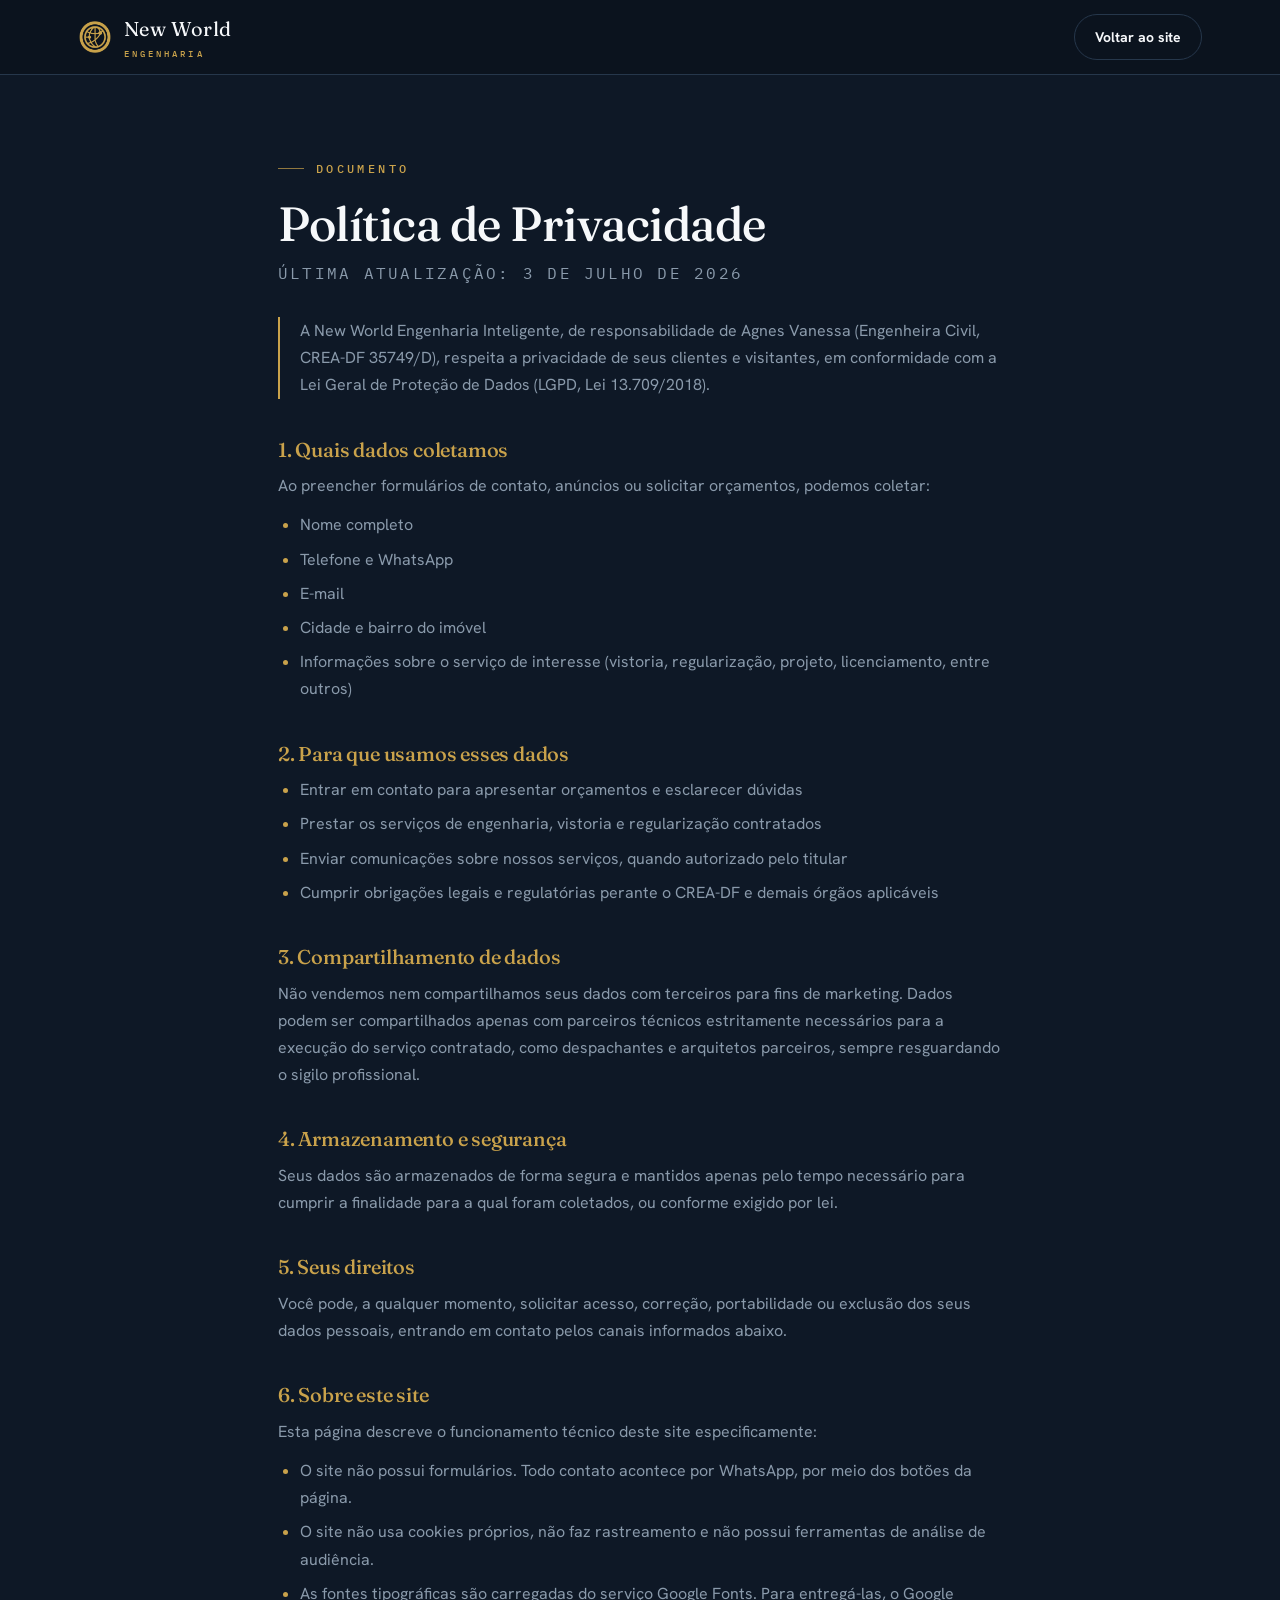
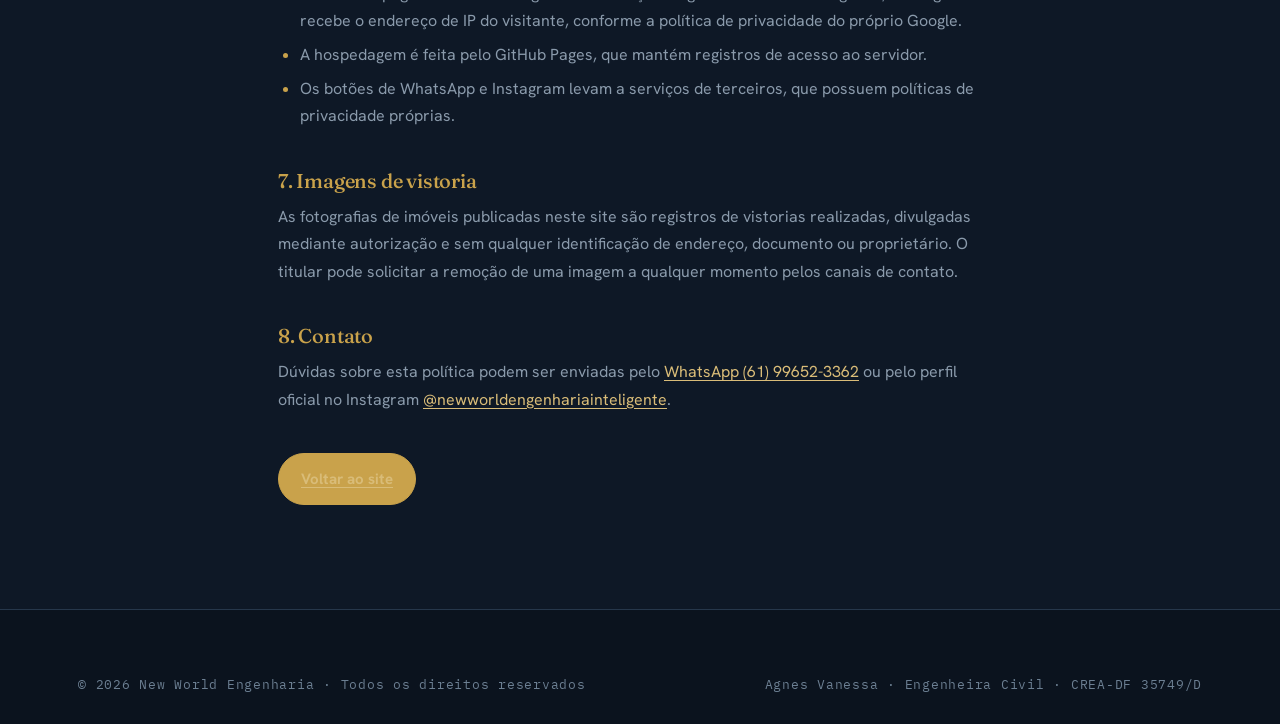
==== privacidade.html @ 62a028d2 "Retrato novo, CREA e pagina de politica de privacidade Foto profissional de capacete substitui a sel" ====
<!DOCTYPE html>
<html lang="pt-BR">
<head>
<meta charset="UTF-8">
<meta name="viewport" content="width=device-width, initial-scale=1.0">
<title>Política de Privacidade · New World Engenharia</title>
<meta name="description" content="Como a New World Engenharia trata os dados pessoais de clientes e visitantes, em conformidade com a LGPD.">
<meta name="robots" content="index, follow">
<meta name="theme-color" content="#0E1826">
<link rel="canonical" href="https://alexanderjr02.github.io/Site-Agnes-engenheira/privacidade.html">
<link rel="icon" type="image/png" href="assets/favicon.png">
<link rel="apple-touch-icon" href="assets/apple-touch-icon.png">

<link rel="preconnect" href="https://fonts.googleapis.com">
<link rel="preconnect" href="https://fonts.gstatic.com" crossorigin>
<link href="https://fonts.googleapis.com/css2?family=Fraunces:ital,opsz,wght@0,9..144,400;0,9..144,500;0,9..144,600;1,9..144,400&family=Hanken+Grotesk:wght@400;500;600;700&family=IBM+Plex+Mono:wght@400;500&display=swap" rel="stylesheet">
<link rel="stylesheet" href="styles.css">
</head>
<body>

<header id="hdr" class="scrolled">
  <div class="wrap nav">
    <a href="index.html" class="brand">
      <img class="globe" src="assets/logo-mark.webp" width="128" height="128" alt="" decoding="async">
      <span>New World<small>Engenharia</small></span>
    </a>
    <a class="btn ghost" href="index.html">Voltar ao site</a>
  </div>
</header>

<section class="sec legal">
  <div class="wrap">
    <span class="eyebrow">Documento</span>
    <h1>Política de Privacidade</h1>
    <p class="legal-meta">Última atualização: 3 de julho de 2026</p>

    <p class="legal-intro">A New World Engenharia Inteligente, de responsabilidade de Agnes Vanessa
    (Engenheira Civil, CREA-DF 35749/D), respeita a privacidade de seus clientes e visitantes, em
    conformidade com a Lei Geral de Proteção de Dados (LGPD, Lei 13.709/2018).</p>

    <h2>1. Quais dados coletamos</h2>
    <p>Ao preencher formulários de contato, anúncios ou solicitar orçamentos, podemos coletar:</p>
    <ul>
      <li>Nome completo</li>
      <li>Telefone e WhatsApp</li>
      <li>E-mail</li>
      <li>Cidade e bairro do imóvel</li>
      <li>Informações sobre o serviço de interesse (vistoria, regularização, projeto, licenciamento, entre outros)</li>
    </ul>

    <h2>2. Para que usamos esses dados</h2>
    <ul>
      <li>Entrar em contato para apresentar orçamentos e esclarecer dúvidas</li>
      <li>Prestar os serviços de engenharia, vistoria e regularização contratados</li>
      <li>Enviar comunicações sobre nossos serviços, quando autorizado pelo titular</li>
      <li>Cumprir obrigações legais e regulatórias perante o CREA-DF e demais órgãos aplicáveis</li>
    </ul>

    <h2>3. Compartilhamento de dados</h2>
    <p>Não vendemos nem compartilhamos seus dados com terceiros para fins de marketing. Dados podem
    ser compartilhados apenas com parceiros técnicos estritamente necessários para a execução do
    serviço contratado, como despachantes e arquitetos parceiros, sempre resguardando o sigilo
    profissional.</p>

    <h2>4. Armazenamento e segurança</h2>
    <p>Seus dados são armazenados de forma segura e mantidos apenas pelo tempo necessário para
    cumprir a finalidade para a qual foram coletados, ou conforme exigido por lei.</p>

    <h2>5. Seus direitos</h2>
    <p>Você pode, a qualquer momento, solicitar acesso, correção, portabilidade ou exclusão dos seus
    dados pessoais, entrando em contato pelos canais informados abaixo.</p>

    <h2>6. Sobre este site</h2>
    <p>Esta página descreve o funcionamento técnico deste site especificamente:</p>
    <ul>
      <li>O site não possui formulários. Todo contato acontece por WhatsApp, por meio dos botões da página.</li>
      <li>O site não usa cookies próprios, não faz rastreamento e não possui ferramentas de análise de audiência.</li>
      <li>As fontes tipográficas são carregadas do serviço Google Fonts. Para entregá-las, o Google
      recebe o endereço de IP do visitante, conforme a política de privacidade do próprio Google.</li>
      <li>A hospedagem é feita pelo GitHub Pages, que mantém registros de acesso ao servidor.</li>
      <li>Os botões de WhatsApp e Instagram levam a serviços de terceiros, que possuem políticas de
      privacidade próprias.</li>
    </ul>

    <h2>7. Imagens de vistoria</h2>
    <p>As fotografias de imóveis publicadas neste site são registros de vistorias realizadas,
    divulgadas mediante autorização e sem qualquer identificação de endereço, documento ou
    proprietário. O titular pode solicitar a remoção de uma imagem a qualquer momento pelos canais
    de contato.</p>

    <h2>8. Contato</h2>
    <p>Dúvidas sobre esta política podem ser enviadas pelo
    <a href="https://wa.me/5561996523362?text=Ol%C3%A1!%20Tenho%20uma%20d%C3%BAvida%20sobre%20a%20pol%C3%ADtica%20de%20privacidade." target="_blank" rel="noopener">WhatsApp (61) 99652-3362</a>
    ou pelo perfil oficial no Instagram
    <a href="https://www.instagram.com/newworldengenhariainteligente" target="_blank" rel="noopener">@newworldengenhariainteligente</a>.</p>

    <a class="btn" href="index.html" style="margin-top:40px">Voltar ao site</a>
  </div>
</section>

<footer>
  <div class="wrap">
    <div class="foot-bottom" style="border-top:0;margin-top:0;padding-top:0">
      <p>© 2026 New World Engenharia · Todos os direitos reservados</p>
      <p>Agnes Vanessa · Engenheira Civil · CREA-DF 35749/D</p>
    </div>
  </div>
</footer>

</body>
</html>
---- styles.css ----
/* ==========================================================================
   New World Engenharia - folha de estilo
   Estrutura: index.html | Comportamento: script.js
   ========================================================================== */
:root{
  --midnight:#0B131E;
  --navy:#0E1826;
  --navy-2:#14202F;
  --card:#16233385;
  --line:#26374B;
  --gold:#C9A24B;
  --gold-soft:#D9BC78;
  --cream:#F3EEE2;
  --cream-2:#E7DFCC;
  --ink:#0B131E;
  --muted:#8A9AAB;
  --muted-2:#6C7F92;
  --white:#F6F8FA;
  --r:14px;
  --maxw:1180px;
  --mark:#C4212A;   /* vermelho do adesivo de marcação usado em campo */
}
*{margin:0;padding:0;box-sizing:border-box}
html{scroll-behavior:smooth}
body{
  background:var(--navy);
  color:var(--white);
  font-family:'Hanken Grotesk',system-ui,sans-serif;
  font-size:17px;line-height:1.6;
  -webkit-font-smoothing:antialiased;
  overflow-x:hidden;
}
h1,h2,h3{font-family:'Fraunces',Georgia,serif;font-weight:500;line-height:1.08;letter-spacing:-.01em}
a{color:inherit;text-decoration:none}
img{max-width:100%;display:block}
.wrap{max-width:var(--maxw);margin:0 auto;padding:0 28px}
.mono{font-family:'IBM Plex Mono',monospace;font-weight:500;letter-spacing:.14em;text-transform:uppercase}

/* eyebrow */
.eyebrow{
  font-family:'IBM Plex Mono',monospace;font-size:12px;font-weight:500;
  letter-spacing:.28em;text-transform:uppercase;color:var(--gold);
  display:inline-flex;align-items:center;gap:12px;
}
.eyebrow::before{content:"";width:26px;height:1px;background:var(--gold);opacity:.7}

/* ---------- registration corners (assinatura) ---------- */
.reg{position:relative}
.reg::before,.reg::after{
  content:"";position:absolute;width:16px;height:16px;pointer-events:none;
  border-color:var(--gold);opacity:.45;
}
.reg::before{top:14px;left:14px;border-left:1.5px solid;border-top:1.5px solid}
.reg::after{bottom:14px;right:14px;border-right:1.5px solid;border-bottom:1.5px solid}

/* ---------- nav ---------- */
header{position:fixed;top:0;left:0;right:0;z-index:50;transition:.35s}
header.scrolled{background:rgba(11,19,30,.82);backdrop-filter:blur(14px);border-bottom:1px solid var(--line)}
.nav{display:flex;align-items:center;justify-content:space-between;height:74px}
.brand{display:flex;align-items:center;gap:12px;font-family:'Fraunces',serif;font-size:20px;letter-spacing:.02em}
.brand .globe{width:34px;height:34px;flex:0 0 34px}  /* marca oficial: precisa de mais corpo que o icone antigo */
.brand small{display:block;font-family:'IBM Plex Mono',monospace;font-size:9px;letter-spacing:.34em;color:var(--gold);text-transform:uppercase;margin-top:2px;font-weight:500}
.navlinks{display:flex;gap:34px;align-items:center}
.navlinks a{font-size:14.5px;color:var(--muted);transition:.2s;font-weight:500}
.navlinks a:hover{color:var(--white)}
.btn{
  display:inline-flex;align-items:center;gap:9px;background:var(--gold);color:var(--ink);
  font-weight:700;font-size:15px;padding:13px 22px;border-radius:100px;transition:.25s;
  border:1px solid var(--gold);white-space:nowrap;
}
.btn:hover{background:var(--gold-soft);transform:translateY(-2px);box-shadow:0 12px 30px -10px rgba(201,162,75,.6)}
.btn.ghost{background:transparent;color:var(--white);border:1px solid var(--line)}
.btn.ghost:hover{border-color:var(--gold);color:var(--gold);box-shadow:none;transform:translateY(-2px)}
.btn svg{width:17px;height:17px}
.nav .btn{padding:11px 20px;font-size:14px}
.menu-toggle{display:none;background:none;border:1px solid var(--line);border-radius:9px;padding:9px;cursor:pointer}
.menu-toggle span{display:block;width:20px;height:2px;background:var(--white);margin:4px 0;transition:.3s}

/* ---------- hero ---------- */
.hero{position:relative;padding:150px 0 90px;overflow:hidden}
.hero-grid-bg{position:absolute;inset:0;z-index:0;
  background-image:
    linear-gradient(rgba(201,162,75,.05) 1px,transparent 1px),
    linear-gradient(90deg,rgba(201,162,75,.05) 1px,transparent 1px);
  background-size:54px 54px;
  opacity:.5;
}
.hero .wrap{position:relative;z-index:2}
.hero-inner{display:grid;grid-template-columns:1.15fr .85fr;gap:56px;align-items:center}
.hero h1{font-size:clamp(2.6rem,5.6vw,4.5rem);margin:26px 0 22px}
.hero h1 em{font-style:italic;color:var(--gold);font-weight:400}
.hero p.lead{font-size:1.18rem;color:var(--muted);max-width:520px;margin-bottom:34px}
.hero-cta{display:flex;gap:14px;flex-wrap:wrap}
.hero-trust{display:flex;gap:12px;margin-top:48px;flex-wrap:wrap}
.chip{display:inline-flex;align-items:center;gap:9px;font-size:13.5px;color:var(--muted);
  border:1px solid var(--line);border-radius:100px;padding:9px 16px;background:rgba(20,32,47,.4)}
.chip svg{width:17px;height:17px;color:var(--gold);flex:0 0 17px}
.chip-av{width:25px;height:25px;flex:0 0 25px;border-radius:50%;object-fit:cover;object-position:50% 30%;border:1px solid rgba(201,162,75,.55)}

/* hero card / blueprint visual */
.blueprint{
  position:relative;border:1px solid var(--line);border-radius:var(--r);
  background:var(--navy-2);
  padding:30px 28px;aspect-ratio:4/4.6;display:flex;flex-direction:column;justify-content:space-between;
  box-shadow:0 40px 80px -30px rgba(0,0,0,.7);
}
.blueprint .bp-grid{position:absolute;inset:0;border-radius:var(--r);overflow:hidden;opacity:.5;
  background-image:linear-gradient(rgba(201,162,75,.08) 1px,transparent 1px),linear-gradient(90deg,rgba(201,162,75,.08) 1px,transparent 1px);
  background-size:28px 28px}
.bp-tag{position:relative;font-family:'IBM Plex Mono',monospace;font-size:10px;letter-spacing:.2em;color:var(--gold);text-transform:uppercase;display:flex;justify-content:space-between}
.bp-house{position:relative;flex:1;display:flex;align-items:center;justify-content:center;padding:10px 0}
.bp-house svg{width:100%;max-width:260px;height:auto}
.bp-foot{position:relative;border-top:1px solid var(--line);padding-top:16px}
.bp-foot .t{font-family:'Fraunces',serif;font-size:1.15rem;color:var(--white)}
.bp-foot .s{font-size:13.5px;color:var(--muted);margin-top:4px;max-width:66%}  /* deixa o selo dourado livre */
.bp-badge{position:absolute;right:-16px;bottom:38px;z-index:3;background:var(--gold);color:var(--ink);
  border-radius:12px;padding:14px 18px;box-shadow:0 20px 40px -14px rgba(201,162,75,.7);max-width:190px}
.bp-badge .bt{font-family:'IBM Plex Mono',monospace;font-size:10px;letter-spacing:.14em;text-transform:uppercase;opacity:.7}
.bp-badge .bv{font-family:'Fraunces',serif;font-size:1.05rem;line-height:1.15;margin-top:3px;font-weight:600}

/* ---------- credential strip ---------- */
.strip{border-top:1px solid var(--line);border-bottom:1px solid var(--line);background:var(--midnight)}
.strip .wrap{display:flex;flex-wrap:wrap;gap:16px 44px;justify-content:center;align-items:center;padding-top:22px;padding-bottom:22px}
.strip span{font-family:'IBM Plex Mono',monospace;font-size:12.5px;letter-spacing:.1em;color:var(--muted);text-transform:uppercase;display:flex;align-items:center;gap:10px}
.strip span::before{content:"";width:6px;height:6px;background:var(--gold);border-radius:50%;flex:0 0 6px}

/* ---------- section base ---------- */
section{position:relative}
.sec{padding:104px 0}
.sec-head{max-width:660px;margin-bottom:56px}
.sec-head h2{font-size:clamp(2rem,3.8vw,3rem);margin:20px 0 18px}
.sec-head p{color:var(--muted);font-size:1.1rem}
.sec.light{background:var(--cream);color:var(--ink)}
.sec.light .sec-head p{color:#55636f}
.sec.light h2{color:var(--ink)}

/* ---------- services ---------- */
.svc-grid{display:grid;grid-template-columns:repeat(3,1fr);gap:20px}
.svc{
  position:relative;border:1px solid var(--line);border-radius:var(--r);padding:32px 28px 30px;
  background:var(--navy-2);transition:.3s;overflow:hidden;
}
.svc::after{content:"";position:absolute;left:0;top:0;height:2px;width:0;background:var(--gold);transition:.4s}
.svc:hover{transform:translateY(-6px);border-color:#3a5069}
.svc:hover::after{width:100%}
.svc .num{font-family:'IBM Plex Mono',monospace;font-size:12px;color:var(--gold);letter-spacing:.1em}
.svc .ico{width:44px;height:44px;margin:18px 0 20px;color:var(--gold)}
.svc h3{font-size:1.4rem;margin-bottom:10px;color:var(--white)}
.svc p{font-size:15px;color:var(--muted);line-height:1.62}

/* ---------- protection band ---------- */
.protect{background:var(--midnight);position:relative;overflow:hidden}
.protect .pill-grid{display:grid;grid-template-columns:1fr 1fr;gap:56px;align-items:center}
.protect h2{font-size:clamp(2rem,4vw,3.2rem);margin:20px 0 20px}
.protect h2 em{font-style:italic;color:var(--gold);font-weight:400}
.protect p.big{color:var(--muted);font-size:1.12rem;margin-bottom:14px;max-width:480px}
.pillars{display:grid;grid-template-columns:1fr 1fr;gap:16px}
.pillar{border:1px solid var(--line);border-radius:12px;padding:24px 22px;background:rgba(11,19,30,.5);transition:.3s}
.pillar:hover{border-color:var(--gold);background:rgba(201,162,75,.05)}
.pillar .pi{width:32px;height:32px;color:var(--gold);margin-bottom:14px}
.pillar h4{font-family:'Hanken Grotesk';font-size:15.5px;font-weight:700;color:var(--white);margin-bottom:6px}
.pillar p{font-size:13.5px;color:var(--muted);line-height:1.5}

/* ---------- evidências ----------
   O anel de marcação fica em cima do defeito via --mx/--my definidos no HTML.
   Nas fotos que já têm o adesivo vermelho, o anel abraça o adesivo real. */
.evid{background:var(--midnight)}
.evid h2 em{font-style:italic;color:var(--gold);font-weight:400}
.ev-rail{display:grid;grid-template-columns:repeat(4,1fr);gap:16px}
.ev{
  position:relative;border:1px solid var(--line);border-radius:var(--r);
  background:var(--navy-2);overflow:hidden;transition:border-color .35s,transform .35s;
}
.ev:hover,.ev:focus-visible{border-color:rgba(201,162,75,.55);transform:translateY(-4px)}
.ev:focus-visible{outline:1px solid var(--gold);outline-offset:2px}
.ev-top{position:relative;overflow:hidden}
.ev-ph{position:relative;aspect-ratio:4/5;overflow:hidden;background:#0d1724}
.ev-ph img{
  width:100%;height:100%;object-fit:cover;
  filter:saturate(.72) brightness(.84);
  transition:filter .5s ease,transform .8s cubic-bezier(.2,.7,.2,1);
}
.ev:hover .ev-ph img,.ev:focus-within .ev-ph img{filter:none;transform:scale(1.04)}

.ev-mark{
  position:absolute;left:var(--mx);top:var(--my);
  width:23%;aspect-ratio:1;transform:translate(-50%,-50%);
  border:1.5px solid var(--mark);border-radius:50%;
  pointer-events:none;z-index:2;
}
/* miras do alvo, no espírito do desenho técnico do hero */
.ev-mark::before{
  content:"";position:absolute;inset:-16%;
  background:
    linear-gradient(var(--mark),var(--mark)) 50% 0/1px 20% no-repeat,
    linear-gradient(var(--mark),var(--mark)) 50% 100%/1px 20% no-repeat,
    linear-gradient(var(--mark),var(--mark)) 0 50%/20% 1px no-repeat,
    linear-gradient(var(--mark),var(--mark)) 100% 50%/20% 1px no-repeat;
  opacity:.85;
}
.ev-mark::after{content:"";position:absolute;inset:-1px;border:1px solid var(--mark);border-radius:50%;opacity:0}
.ev.in .ev-mark::after{animation:mkpulse 3s cubic-bezier(.2,.7,.2,1) infinite}
@keyframes mkpulse{
  0%{transform:scale(1);opacity:.75}
  65%{transform:scale(1.85);opacity:0}
  100%{transform:scale(1.85);opacity:0}
}

.ev-read{
  position:absolute;left:0;right:0;bottom:0;z-index:3;
  padding:40px 18px 18px;
  background:linear-gradient(to top,rgba(11,19,30,.97) 62%,rgba(11,19,30,0));
  transform:translateY(101%);
  transition:transform .45s cubic-bezier(.2,.7,.2,1);
}
.ev:hover .ev-read,.ev:focus-within .ev-read{transform:translateY(0)}
.ev-read p{font-size:13.5px;line-height:1.55;color:#D5DEE7}

.ev-body{padding:16px 18px 20px}
.ev-tag{font-family:'IBM Plex Mono',monospace;font-size:10px;font-weight:500;letter-spacing:.16em;text-transform:uppercase;color:var(--gold)}
.ev-body h3{font-size:1.02rem;line-height:1.24;color:var(--white);margin-top:8px}
.ev-note{margin-top:26px;font-size:12.5px;color:var(--muted-2);max-width:640px}

/* ---------- about ---------- */
.about-grid{display:grid;grid-template-columns:.9fr 1.1fr;gap:60px;align-items:center}
.portrait{
  position:relative;border-radius:var(--r);aspect-ratio:4/4.7;overflow:hidden;
  background:#12202f;border:1px solid var(--line);
  display:flex;align-items:center;justify-content:center;
}
/* o retrato ja vem recortado em circulo com fundo transparente */
.portrait::before{content:"";position:absolute;inset:0;
  background-image:linear-gradient(rgba(201,162,75,.08) 1px,transparent 1px),linear-gradient(90deg,rgba(201,162,75,.08) 1px,transparent 1px);
  background-size:28px 28px;opacity:.6}
.portrait img{position:relative;width:78%;height:auto;aspect-ratio:1;border-radius:50%;
  box-shadow:0 0 0 1px rgba(201,162,75,.5),0 30px 60px -24px rgba(0,0,0,.85)}
.portrait .ph{text-align:center;padding:30px}
.portrait .ph svg{width:56px;height:56px;color:var(--gold);opacity:.7;margin:0 auto 16px}
.portrait .ph .mono{font-size:11px;color:var(--muted);letter-spacing:.16em;line-height:1.8}
.about .sig{font-family:'Fraunces',serif;font-style:italic;font-size:1.5rem;color:var(--gold);margin:22px 0 6px}
.about .crea{font-size:11px;color:var(--muted-2);margin-bottom:14px}
.about-list{margin-top:30px;display:flex;flex-direction:column;gap:22px}
.about-item{display:flex;gap:18px;align-items:flex-start}
.about-item .ai{flex:0 0 40px;width:40px;height:40px;border:1px solid var(--line);border-radius:10px;display:flex;align-items:center;justify-content:center;color:var(--gold)}
.about-item .ai svg{width:20px;height:20px}
.about-item h4{font-family:'Hanken Grotesk';font-size:16px;font-weight:700;color:var(--white);margin-bottom:3px}
.about-item p{font-size:14.5px;color:var(--muted)}

/* ---------- process ---------- */
.steps{display:grid;grid-template-columns:repeat(4,1fr);gap:0;position:relative}
.step{padding:0 26px;position:relative}
.step:not(:last-child)::after{content:"";position:absolute;right:0;top:20px;width:1px;height:44px;background:#c9c3b4}
.step .sn{font-family:'IBM Plex Mono',monospace;font-size:13px;color:var(--ink);background:var(--gold);width:40px;height:40px;border-radius:50%;display:flex;align-items:center;justify-content:center;font-weight:500;margin-bottom:22px}
.sec.light .step h3{font-size:1.25rem;color:var(--ink);margin-bottom:10px}
.sec.light .step p{font-size:14.5px;color:#55636f}

/* ---------- faq ---------- */
.faq-grid{display:grid;grid-template-columns:.7fr 1.3fr;gap:56px;align-items:start}
.faq-item{border-bottom:1px solid var(--line);padding:6px 0}
.faq-q{width:100%;text-align:left;background:none;border:none;color:var(--white);cursor:pointer;
  font-family:'Fraunces',serif;font-size:1.22rem;font-weight:500;padding:22px 44px 22px 0;position:relative;display:flex}
.faq-q .pm{position:absolute;right:0;top:50%;transform:translateY(-50%);width:22px;height:22px;color:var(--gold);transition:.3s}
.faq-item.open .faq-q .pm{transform:translateY(-50%) rotate(45deg)}
.faq-a{max-height:0;overflow:hidden;transition:max-height .4s ease;color:var(--muted)}
.faq-a p{padding:0 40px 24px 0;font-size:15.5px;line-height:1.65}

/* ---------- final cta ---------- */
.final{position:relative;overflow:hidden;padding:110px 0}
.final .fbg{position:absolute;inset:0;background:var(--midnight)}
.final .fgrid{position:absolute;inset:0;opacity:.4;
  background-image:linear-gradient(rgba(201,162,75,.06) 1px,transparent 1px),linear-gradient(90deg,rgba(201,162,75,.06) 1px,transparent 1px);
  background-size:48px 48px}
.final .wrap{position:relative;text-align:center;z-index:2}
.final h2{font-size:clamp(2.2rem,4.6vw,3.6rem);max-width:800px;margin:22px auto 22px}
.final h2 em{font-style:italic;color:var(--gold);font-weight:400}
.final p{color:var(--muted);font-size:1.15rem;max-width:540px;margin:0 auto 38px}

/* ---------- bastidores em vídeo (dentro do "como funciona") ---------- */
.vidwrap{margin-top:70px;border-top:1px solid rgba(11,19,30,.14);padding-top:44px}
.vid-head{display:flex;align-items:baseline;gap:10px 26px;flex-wrap:wrap;margin-bottom:26px}
.vid-head h3{font-size:1.55rem;color:var(--ink)}
.vid-head p{font-size:14.5px;color:#55636f}
.vids{display:grid;grid-template-columns:repeat(4,1fr);gap:16px}
.vid{
  position:relative;border-radius:var(--r);overflow:hidden;background:#0B131E;
  border:1px solid rgba(11,19,30,.12);box-shadow:0 22px 44px -30px rgba(11,19,30,.9);
}
.vid video{display:block;width:100%;aspect-ratio:9/16;object-fit:cover;background:#0B131E}
.vid-btn{
  position:absolute;inset:0;width:100%;border:0;padding:0;background:transparent;cursor:pointer;
  display:flex;align-items:center;justify-content:center;z-index:2;
}
.vid-btn span{
  width:54px;height:54px;border-radius:50%;background:var(--gold);color:var(--ink);
  display:flex;align-items:center;justify-content:center;
  box-shadow:0 16px 34px -12px rgba(11,19,30,.9);transition:transform .25s,opacity .3s;
}
.vid-btn span svg{width:22px;height:22px}
.vid-btn:hover span{transform:scale(1.09)}
.vid-btn:focus-visible{outline:2px solid var(--gold);outline-offset:-4px}
.i-pause{display:none}
.vid.on .i-play{display:none}
.vid.on .i-pause{display:block}
.vid.on .vid-btn span{opacity:0}
.vid.on:hover .vid-btn span,.vid.on .vid-btn:focus-visible span{opacity:1}
.vid-sound{
  position:absolute;top:10px;right:10px;width:36px;height:36px;border-radius:50%;z-index:3;
  border:1px solid rgba(246,248,250,.3);background:rgba(11,19,30,.55);color:#F6F8FA;
  display:none;align-items:center;justify-content:center;cursor:pointer;
}
.vid-sound svg{width:19px;height:19px}
.vid.on .vid-sound{display:flex}
.vid-sound:focus-visible{outline:2px solid var(--gold);outline-offset:2px}
.i-slash{display:none}
.vid.mute .i-slash{display:block}
.vid.mute .i-wave{display:none}
.vid-cap{
  position:absolute;left:0;right:0;bottom:0;z-index:1;pointer-events:none;
  padding:44px 14px 13px;color:#EDF1F5;font-size:12.5px;line-height:1.38;
  background:linear-gradient(to top,rgba(11,19,30,.94) 45%,rgba(11,19,30,0));
  transition:opacity .3s;
}
.vid-cap b{
  display:block;font-family:'IBM Plex Mono',monospace;font-weight:500;font-size:9.5px;
  letter-spacing:.16em;text-transform:uppercase;color:var(--gold-soft);margin-bottom:5px;
}
.vid.on .vid-cap{opacity:0}
.vid.on:hover .vid-cap{opacity:1}

/* ---------- social proof ---------- */
.proof-grid{display:grid;grid-template-columns:repeat(3,1fr);gap:20px}
.quote{position:relative;border:1px solid var(--line);border-radius:var(--r);padding:30px 28px 26px;
  background:var(--navy-2);display:flex;flex-direction:column;gap:18px}
.quote .q-mark{font-family:'Fraunces',serif;font-size:3.4rem;line-height:.5;color:var(--gold);opacity:.55;height:26px}
.quote blockquote{font-size:16.5px;line-height:1.55;color:var(--white);flex:1}
.quote.is-empty blockquote{color:var(--muted-2);font-style:italic;font-size:15px}
.quote figcaption{display:flex;align-items:center;gap:13px;border-top:1px solid var(--line);padding-top:18px}
.q-av{width:42px;height:42px;flex:0 0 42px;border-radius:50%;background:rgba(201,162,75,.14);border:1px solid var(--gold);
  color:var(--gold);display:flex;align-items:center;justify-content:center;font-family:'Fraunces',serif;font-size:1.15rem}
.quote.is-empty .q-av{background:transparent;border-style:dashed;color:var(--muted-2);border-color:var(--muted-2)}
.q-who{display:flex;flex-direction:column;line-height:1.3}
.q-who strong{font-family:'Hanken Grotesk';font-size:14.5px;font-weight:700;color:var(--white)}
.q-who em{font-family:'IBM Plex Mono',monospace;font-style:normal;font-size:11px;letter-spacing:.06em;color:var(--muted-2);text-transform:uppercase;margin-top:3px}

/* ---------- partner (B2B engenheiros) ---------- */
.partner{background:var(--midnight);padding:70px 0;border-top:1px solid var(--line)}
.partner-box{position:relative;border:1px solid var(--line);border-left:3px solid var(--gold);
  border-radius:var(--r);background:var(--navy-2);
  padding:44px 46px;display:grid;grid-template-columns:1.6fr .9fr;gap:40px;align-items:center}
.partner-box h2{font-size:clamp(1.5rem,2.6vw,2.1rem);margin:16px 0 16px;color:var(--white)}
.partner-copy p{color:var(--muted);font-size:16px;max-width:560px}
.partner-copy p strong{color:var(--gold-soft);font-weight:600}
.partner-list{list-style:none;margin-top:20px;display:flex;flex-direction:column;gap:9px}
.partner-list li{font-size:14.5px;color:var(--white);display:flex;align-items:center;gap:11px}
.partner-list li::before{content:"";width:16px;height:16px;flex:0 0 16px;border-radius:4px;
  background:rgba(201,162,75,.15);border:1px solid var(--gold);
  background-image:url("data:image/svg+xml,%3Csvg xmlns='http://www.w3.org/2000/svg' viewBox='0 0 16 16' fill='none' stroke='%23C9A24B' stroke-width='2'%3E%3Cpath d='M4 8l3 3 5-6'/%3E%3C/svg%3E");background-repeat:no-repeat;background-position:center}
.partner-cta{display:flex;flex-direction:column;align-items:flex-start;gap:14px}
.partner-note{font-family:'IBM Plex Mono',monospace;font-size:11px;letter-spacing:.1em;color:var(--muted-2);text-transform:uppercase}

/* ---------- footer ---------- */
footer{background:var(--midnight);border-top:1px solid var(--line);padding:64px 0 30px}
.foot-grid{display:grid;grid-template-columns:1.4fr 1fr 1fr;gap:40px;padding-bottom:44px;border-bottom:1px solid var(--line)}
.foot-brand .brand{margin-bottom:18px}
.foot-brand p{color:var(--muted);font-size:14.5px;max-width:300px}
.foot-col h5{font-family:'IBM Plex Mono',monospace;font-size:11px;letter-spacing:.18em;text-transform:uppercase;color:var(--gold);margin-bottom:18px}
.foot-col a,.foot-col p{display:block;color:var(--muted);font-size:14.5px;margin-bottom:12px;transition:.2s}
.foot-col a:hover{color:var(--white)}
.foot-bottom{display:flex;justify-content:space-between;align-items:center;padding-top:26px;flex-wrap:wrap;gap:14px}
.foot-bottom p{font-size:12.5px;color:var(--muted-2);font-family:'IBM Plex Mono',monospace;letter-spacing:.06em}
.socials{display:flex;gap:12px}
.socials a{width:38px;height:38px;border:1px solid var(--line);border-radius:9px;display:flex;align-items:center;justify-content:center;color:var(--muted);transition:.25s}
.socials a:hover{border-color:var(--gold);color:var(--gold);transform:translateY(-2px)}
.socials svg{width:18px;height:18px}

/* whatsapp float */
.wa-float{position:fixed;right:22px;bottom:22px;z-index:60;width:58px;height:58px;border-radius:50%;
  background:#25D366;display:flex;align-items:center;justify-content:center;box-shadow:0 12px 30px -8px rgba(37,211,102,.6);transition:.3s}
.wa-float:hover{transform:scale(1.08)}
.wa-float svg{width:30px;height:30px;color:#fff}

/* ---------- pagina de politica de privacidade ---------- */
.legal{padding-top:150px;max-width:none}
.legal .wrap{max-width:780px}
.legal h1{font-size:clamp(2.2rem,4.4vw,3rem);margin:20px 0 10px}
.legal h2{font-size:1.25rem;color:var(--gold);margin:40px 0 12px}
.legal p,.legal li{color:var(--muted);font-size:16px;line-height:1.7}
.legal p+p{margin-top:12px}
.legal ul{margin:12px 0 0;padding-left:22px}
.legal li{margin-bottom:7px}
.legal li::marker{color:var(--gold)}
.legal a{color:var(--gold-soft);text-decoration:underline;text-underline-offset:3px}
.legal-meta{font-family:'IBM Plex Mono',monospace;font-size:11.5px;letter-spacing:.14em;
  text-transform:uppercase;color:var(--muted-2);margin-bottom:30px}
.legal-intro{font-size:17.5px;color:var(--white);border-left:2px solid var(--gold);padding-left:20px}

/* reveal */
.rev{opacity:0;transform:translateY(26px);transition:opacity .7s cubic-bezier(.2,.7,.2,1),transform .7s cubic-bezier(.2,.7,.2,1)}
.rev.in{opacity:1;transform:none}

/* ---------- responsive ---------- */
@media(max-width:1080px){
  .navlinks{gap:24px}
  .navlinks a{font-size:13.5px}
  .navlinks .nav-md{display:none}
  .ev-rail{grid-template-columns:repeat(3,1fr)}
}
@media(max-width:820px){
  .ev-rail,.vids{grid-template-columns:repeat(2,1fr)}
}
@media(max-width:960px){
  .hero-inner{grid-template-columns:1fr;gap:44px}
  .blueprint{max-width:420px;margin:0 auto}
  .protect .pill-grid,.about-grid,.faq-grid{grid-template-columns:1fr;gap:40px}
  .partner-box{grid-template-columns:1fr;gap:26px;padding:34px 28px}
  .svc-grid{grid-template-columns:1fr 1fr}
  .proof-grid{grid-template-columns:1fr 1fr}
  .steps{grid-template-columns:1fr 1fr;gap:36px 0}
  .step:nth-child(2)::after{display:none}
  .foot-grid{grid-template-columns:1fr 1fr}
}
@media(max-width:640px){
  body{font-size:16px}
  .wrap{padding:0 20px}
  .navlinks{display:none}
  .menu-toggle{display:block}
  .nav .btn{display:none}
  .navlinks.open{display:flex;position:absolute;top:74px;left:0;right:0;flex-direction:column;background:var(--midnight);border-bottom:1px solid var(--line);padding:22px 24px;gap:20px}
  .hero{padding:120px 0 70px}
  .sec{padding:76px 0}
  .final{padding:84px 0}
  .svc-grid,.steps,.pillars,.foot-grid,.proof-grid{grid-template-columns:1fr}
  .step:not(:last-child)::after{display:none}
  .hero-stats{gap:26px}
  .bp-badge{right:8px;bottom:8px}
  /* no celular vira trilho horizontal: card grande o bastante para a fissura aparecer */
  .ev-rail,.vids{
    display:flex;overflow-x:auto;gap:14px;scroll-snap-type:x mandatory;
    margin:0 -20px;padding:0 20px 16px;scrollbar-width:none;-webkit-overflow-scrolling:touch;
  }
  .ev-rail::-webkit-scrollbar,.vids::-webkit-scrollbar{display:none}
  .ev{flex:0 0 78%;scroll-snap-align:center}
  .vid{flex:0 0 62%;scroll-snap-align:center}
  .vidwrap{margin-top:54px;padding-top:36px}
}
/* toque ou tela estreita: sem hover, o diagnóstico desce para baixo da foto
   em vez de cobri-la, e a evidência continua inteira à vista */
@media(hover:none),(max-width:640px){
  .ev-ph img{filter:saturate(.9) brightness(.94)}
  .ev-top{overflow:visible}
  .ev-read{position:static;transform:none;background:none;padding:15px 18px 0}
  .ev-read p{color:var(--muted)}
  .ev:hover,.ev:focus-visible{transform:none}
  .ev-body{padding-top:13px}
  .vid-cap,.vid.on .vid-cap{opacity:1}
  .vid.on .vid-btn span{opacity:0}
}
@media(prefers-reduced-motion:reduce){
  *{animation:none!important;transition:none!important}
  .rev{opacity:1;transform:none}
  html{scroll-behavior:auto}
}
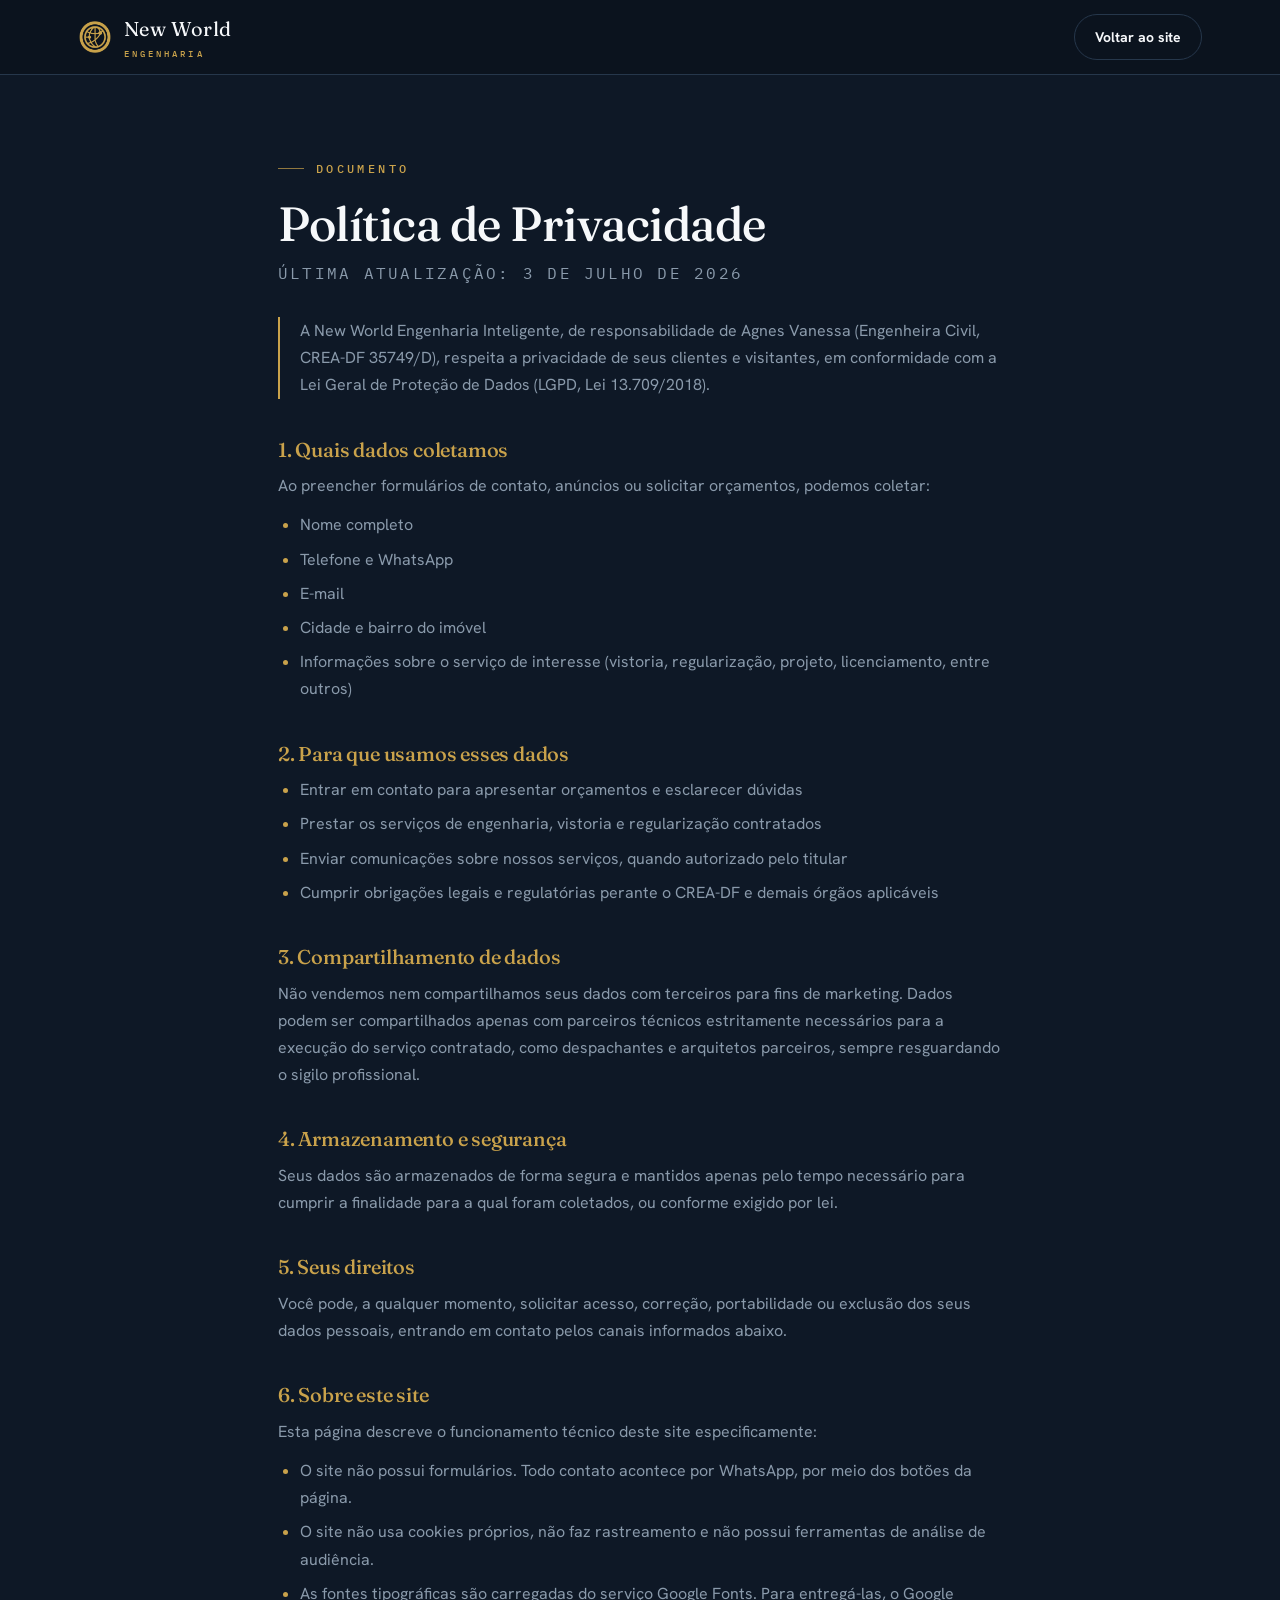
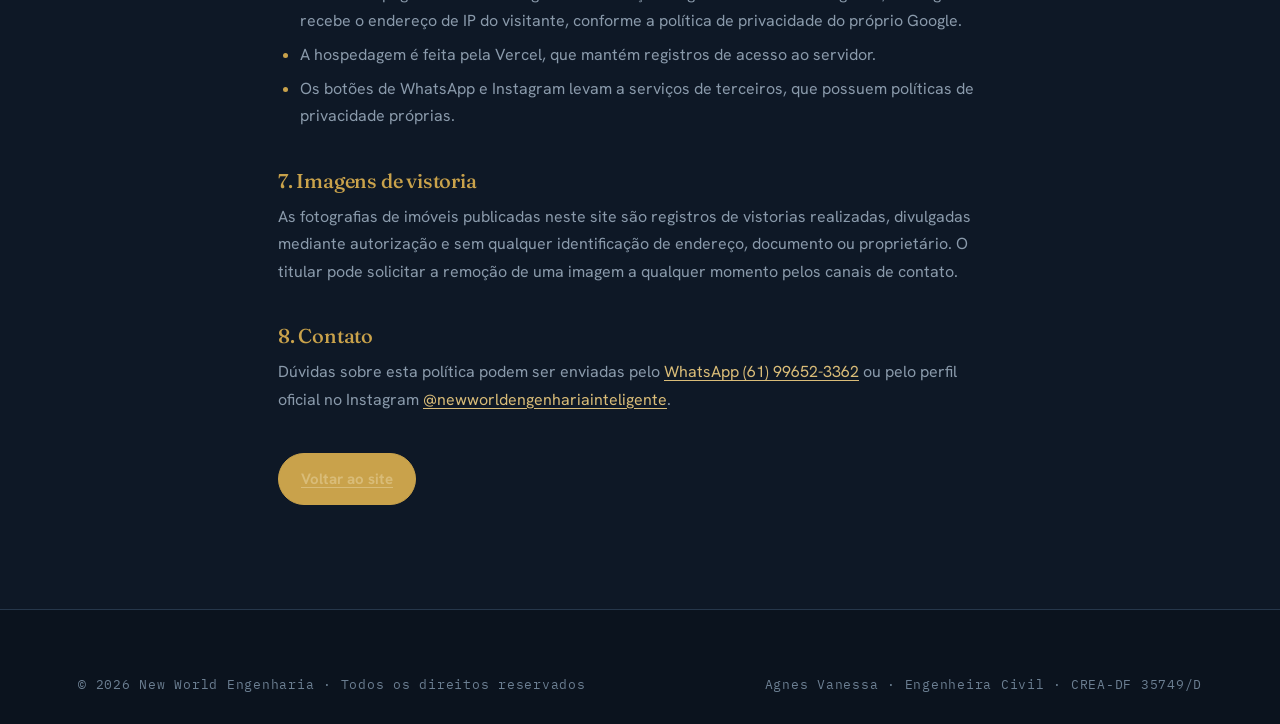
==== commit 9c6f8a2c: "Troca a hospedagem do GitHub Pages para a Vercel Remove o arquivo CNAME, que era exclusivo do GitHub" ====
--- a/privacidade.html
+++ b/privacidade.html
@@ -7,7 +7,7 @@
 <meta name="description" content="Como a New World Engenharia trata os dados pessoais de clientes e visitantes, em conformidade com a LGPD.">
 <meta name="robots" content="index, follow">
 <meta name="theme-color" content="#0E1826">
-<link rel="canonical" href="https://alexanderjr02.github.io/Site-Agnes-engenheira/privacidade.html">
+<link rel="canonical" href="https://newworldengenharia.com.br/privacidade.html">
 <link rel="icon" type="image/png" href="assets/favicon.png">
 <link rel="apple-touch-icon" href="assets/apple-touch-icon.png">
 
@@ -77,7 +77,7 @@
       <li>O site não usa cookies próprios, não faz rastreamento e não possui ferramentas de análise de audiência.</li>
       <li>As fontes tipográficas são carregadas do serviço Google Fonts. Para entregá-las, o Google
       recebe o endereço de IP do visitante, conforme a política de privacidade do próprio Google.</li>
-      <li>A hospedagem é feita pelo GitHub Pages, que mantém registros de acesso ao servidor.</li>
+      <li>A hospedagem é feita pela Vercel, que mantém registros de acesso ao servidor.</li>
       <li>Os botões de WhatsApp e Instagram levam a serviços de terceiros, que possuem políticas de
       privacidade próprias.</li>
     </ul>
--- a/styles.css
+++ b/styles.css
@@ -148,6 +148,28 @@
 .svc h3{font-size:1.4rem;margin-bottom:10px;color:var(--white)}
 .svc p{font-size:15px;color:var(--muted);line-height:1.62}
 
+/* card largo do servico para empresa */
+.svc-wide{grid-column:1/-1;display:grid;grid-template-columns:1fr auto;gap:36px;align-items:center;
+  padding:34px 34px 32px;background:linear-gradient(120deg,var(--navy-2),rgba(201,162,75,.07))}
+.svc-wide .num{color:var(--gold);letter-spacing:.14em;text-transform:uppercase;font-size:11px}
+.svc-wide h3{margin:14px 0 10px;max-width:22ch}
+.svc-wide p{max-width:62ch}
+.svc-wide-tags{display:flex;gap:9px;flex-wrap:wrap;margin-top:20px}
+.svc-wide-tags span{font-family:'IBM Plex Mono',monospace;font-size:10.5px;letter-spacing:.1em;
+  text-transform:uppercase;color:var(--gold-soft);border:1px solid var(--line);border-radius:100px;padding:6px 13px}
+.svc-wide-cta{display:flex;flex-direction:column;align-items:center;gap:20px;flex:0 0 auto}
+.svc-wide-cta .ico{width:52px;height:52px;color:var(--gold);margin:0;opacity:.85}
+
+/* ---------- area de atendimento ---------- */
+.areas{background:var(--midnight);padding-bottom:96px}
+.areas-head{max-width:680px;margin-bottom:38px}
+.areas-head h2{font-size:clamp(1.8rem,3.2vw,2.5rem);margin:20px 0 16px}
+.areas-head p{color:var(--muted);font-size:1.05rem}
+.areas-list{list-style:none;display:flex;flex-wrap:wrap;gap:10px}
+.areas-list li{font-size:13.5px;color:var(--muted);border:1px solid var(--line);border-radius:100px;
+  padding:8px 16px;background:rgba(20,32,47,.45);transition:.25s}
+.areas-list li:hover{border-color:var(--gold);color:var(--white)}
+
 /* ---------- protection band ---------- */
 .protect{background:var(--midnight);position:relative;overflow:hidden}
 .protect .pill-grid{display:grid;grid-template-columns:1fr 1fr;gap:56px;align-items:center}
@@ -303,17 +325,6 @@
 .vid.on .i-pause{display:block}
 .vid.on .vid-btn span{opacity:0}
 .vid.on:hover .vid-btn span,.vid.on .vid-btn:focus-visible span{opacity:1}
-.vid-sound{
-  position:absolute;top:10px;right:10px;width:36px;height:36px;border-radius:50%;z-index:3;
-  border:1px solid rgba(246,248,250,.3);background:rgba(11,19,30,.55);color:#F6F8FA;
-  display:none;align-items:center;justify-content:center;cursor:pointer;
-}
-.vid-sound svg{width:19px;height:19px}
-.vid.on .vid-sound{display:flex}
-.vid-sound:focus-visible{outline:2px solid var(--gold);outline-offset:2px}
-.i-slash{display:none}
-.vid.mute .i-slash{display:block}
-.vid.mute .i-wave{display:none}
 .vid-cap{
   position:absolute;left:0;right:0;bottom:0;z-index:1;pointer-events:none;
   padding:44px 14px 13px;color:#EDF1F5;font-size:12.5px;line-height:1.38;
@@ -328,16 +339,31 @@
 .vid.on:hover .vid-cap{opacity:1}
 
 /* ---------- social proof ---------- */
-.proof-grid{display:grid;grid-template-columns:repeat(3,1fr);gap:20px}
+/* Os tres depoimentos tem 493, 847 e 562 caracteres. Para a grade fechar
+   alinhada, todos aparecem com a mesma quantidade de linhas e o restante abre
+   no clique. Assim nenhum texto e cortado e nenhum card fica maior que o outro. */
+.proof-grid{display:grid;grid-template-columns:repeat(3,1fr);gap:20px;align-items:start}
 .quote{position:relative;border:1px solid var(--line);border-radius:var(--r);padding:30px 28px 26px;
-  background:var(--navy-2);display:flex;flex-direction:column;gap:18px}
+  background:var(--navy-2);display:flex;flex-direction:column;gap:18px;
+  transition:border-color .25s,background .25s}
+.quote:hover{border-color:rgba(201,162,75,.4)}
 .quote .q-mark{font-family:'Fraunces',serif;font-size:3.4rem;line-height:.5;color:var(--gold);opacity:.55;height:26px}
-.quote blockquote{font-size:16.5px;line-height:1.55;color:var(--white);flex:1}
-.quote.is-empty blockquote{color:var(--muted-2);font-style:italic;font-size:15px}
+.quote blockquote{font-size:15.5px;line-height:1.68;color:var(--white);
+  display:-webkit-box;-webkit-box-orient:vertical;-webkit-line-clamp:9;overflow:hidden}
+.quote.aberto blockquote{-webkit-line-clamp:unset;overflow:visible}
+
+.q-more{align-self:flex-start;background:none;border:0;padding:0;cursor:pointer;
+  font-family:'IBM Plex Mono',monospace;font-size:10.5px;letter-spacing:.16em;text-transform:uppercase;
+  color:var(--gold);display:inline-flex;align-items:center;gap:9px;transition:color .2s}
+.q-more::after{content:"";width:16px;height:1px;background:currentColor;transition:width .25s}
+.q-more:hover{color:var(--gold-soft)}
+.q-more:hover::after{width:26px}
+.q-more:focus-visible{outline:2px solid var(--gold);outline-offset:4px;border-radius:2px}
+.q-more[hidden]{display:none}
 .quote figcaption{display:flex;align-items:center;gap:13px;border-top:1px solid var(--line);padding-top:18px}
 .q-av{width:42px;height:42px;flex:0 0 42px;border-radius:50%;background:rgba(201,162,75,.14);border:1px solid var(--gold);
-  color:var(--gold);display:flex;align-items:center;justify-content:center;font-family:'Fraunces',serif;font-size:1.15rem}
-.quote.is-empty .q-av{background:transparent;border-style:dashed;color:var(--muted-2);border-color:var(--muted-2)}
+  color:var(--gold);display:flex;align-items:center;justify-content:center;
+  font-family:'IBM Plex Mono',monospace;font-size:12.5px;font-weight:500;letter-spacing:.04em}
 .q-who{display:flex;flex-direction:column;line-height:1.3}
 .q-who strong{font-family:'Hanken Grotesk';font-size:14.5px;font-weight:700;color:var(--white)}
 .q-who em{font-family:'IBM Plex Mono',monospace;font-style:normal;font-size:11px;letter-spacing:.06em;color:var(--muted-2);text-transform:uppercase;margin-top:3px}
@@ -430,6 +456,10 @@
   .sec{padding:76px 0}
   .final{padding:84px 0}
   .svc-grid,.steps,.pillars,.foot-grid,.proof-grid{grid-template-columns:1fr}
+  .svc-wide{grid-template-columns:1fr;gap:26px;padding:30px 26px}
+  .svc-wide-cta{flex-direction:row;justify-content:flex-start;align-items:center}
+  .svc-wide-cta .ico{width:40px;height:40px}
+  .areas{padding-bottom:72px}
   .step:not(:last-child)::after{display:none}
   .hero-stats{gap:26px}
   .bp-badge{right:8px;bottom:8px}
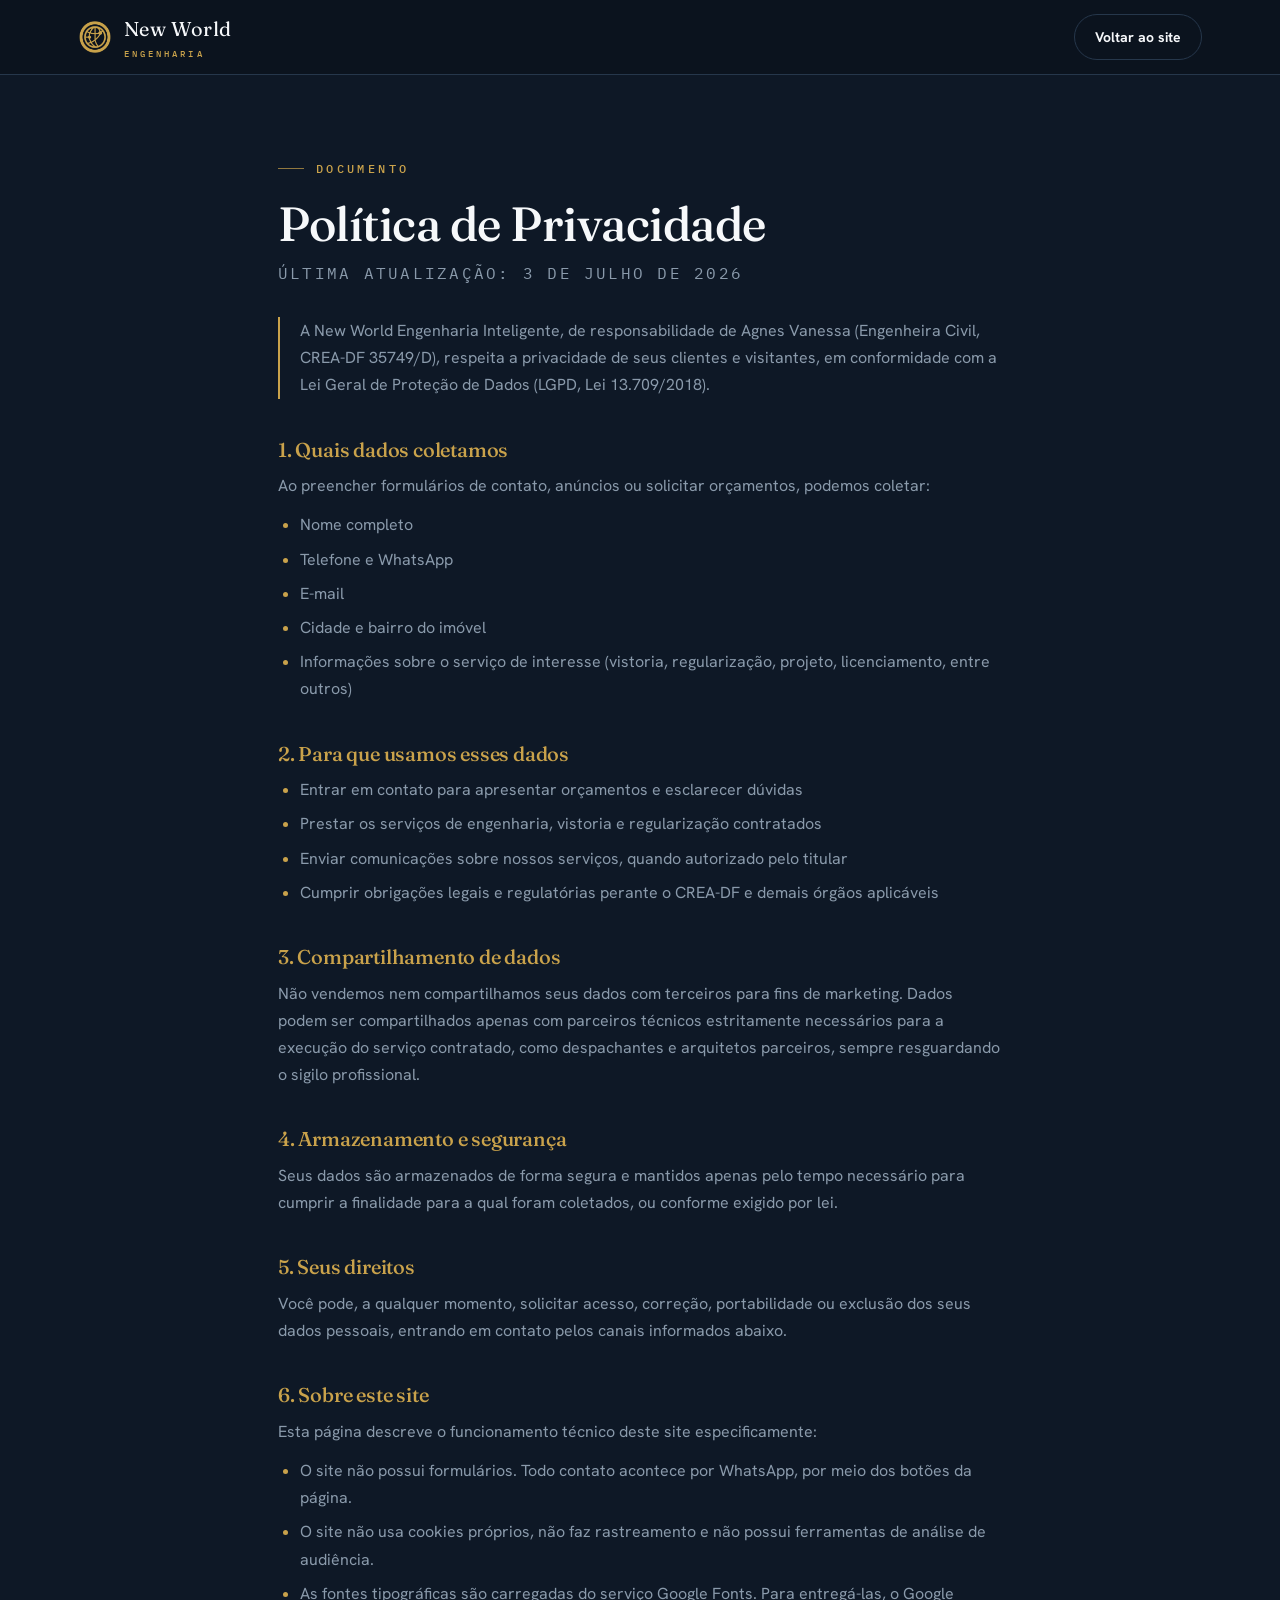
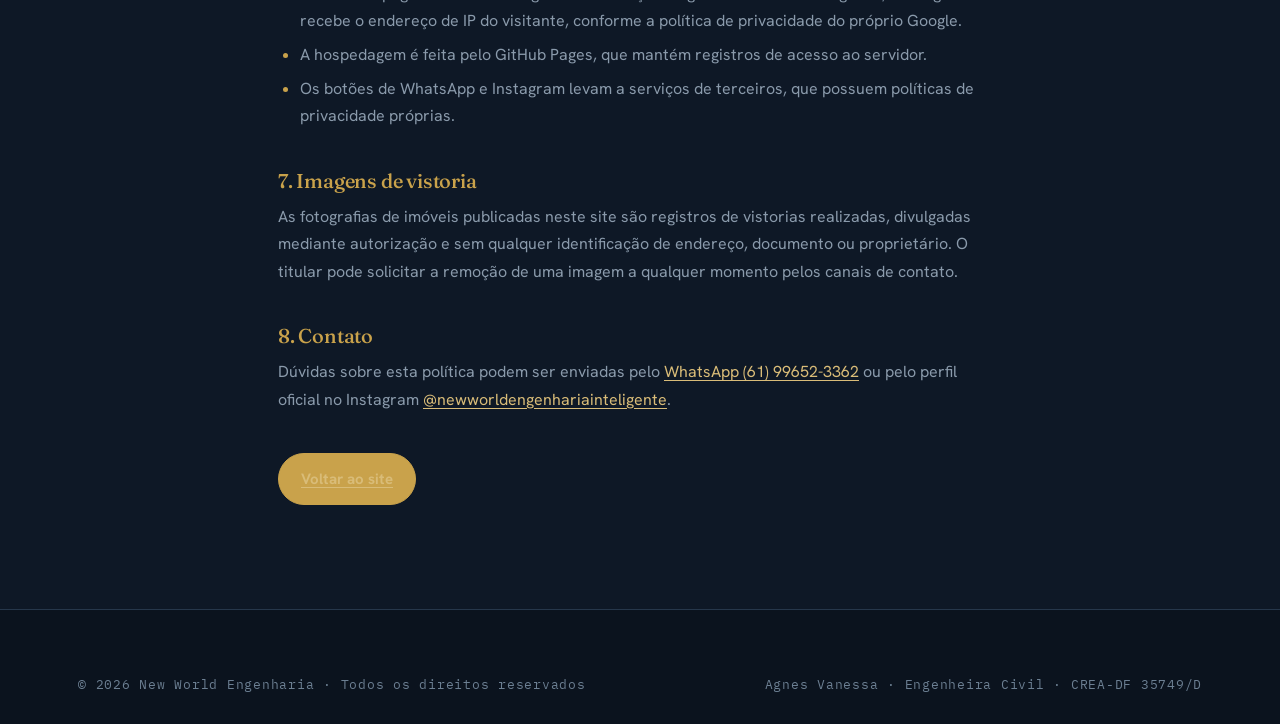
==== commit a40ac732: "Volta a hospedagem para o GitHub Pages, que e para onde o DNS ja aponta A zona do Registro.br public" ====
--- a/privacidade.html
+++ b/privacidade.html
@@ -7,7 +7,7 @@
 <meta name="description" content="Como a New World Engenharia trata os dados pessoais de clientes e visitantes, em conformidade com a LGPD.">
 <meta name="robots" content="index, follow">
 <meta name="theme-color" content="#0E1826">
-<link rel="canonical" href="https://newworldengenharia.com.br/privacidade.html">
+<link rel="canonical" href="https://www.newworldengenharia.com.br/privacidade.html">
 <link rel="icon" type="image/png" href="assets/favicon.png">
 <link rel="apple-touch-icon" href="assets/apple-touch-icon.png">
 
@@ -77,7 +77,7 @@
       <li>O site não usa cookies próprios, não faz rastreamento e não possui ferramentas de análise de audiência.</li>
       <li>As fontes tipográficas são carregadas do serviço Google Fonts. Para entregá-las, o Google
       recebe o endereço de IP do visitante, conforme a política de privacidade do próprio Google.</li>
-      <li>A hospedagem é feita pela Vercel, que mantém registros de acesso ao servidor.</li>
+      <li>A hospedagem é feita pelo GitHub Pages, que mantém registros de acesso ao servidor.</li>
       <li>Os botões de WhatsApp e Instagram levam a serviços de terceiros, que possuem políticas de
       privacidade próprias.</li>
     </ul>
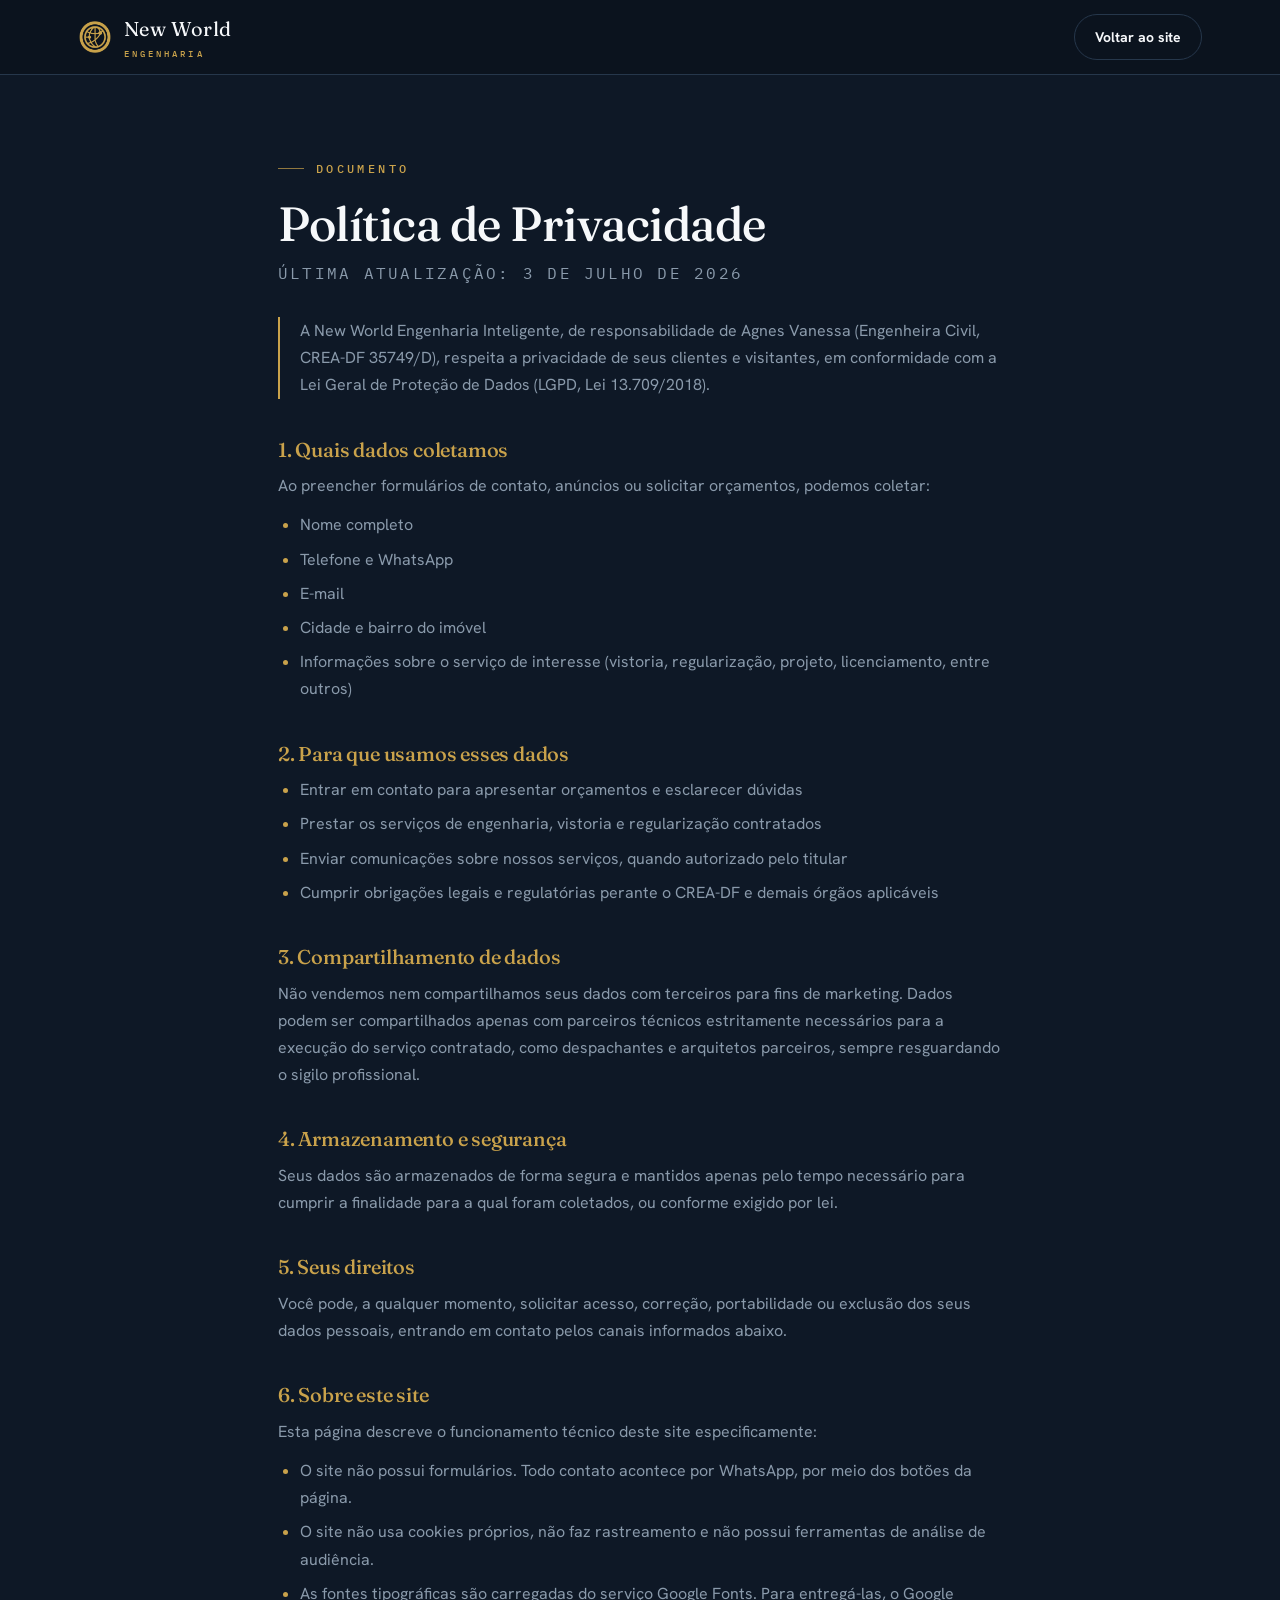
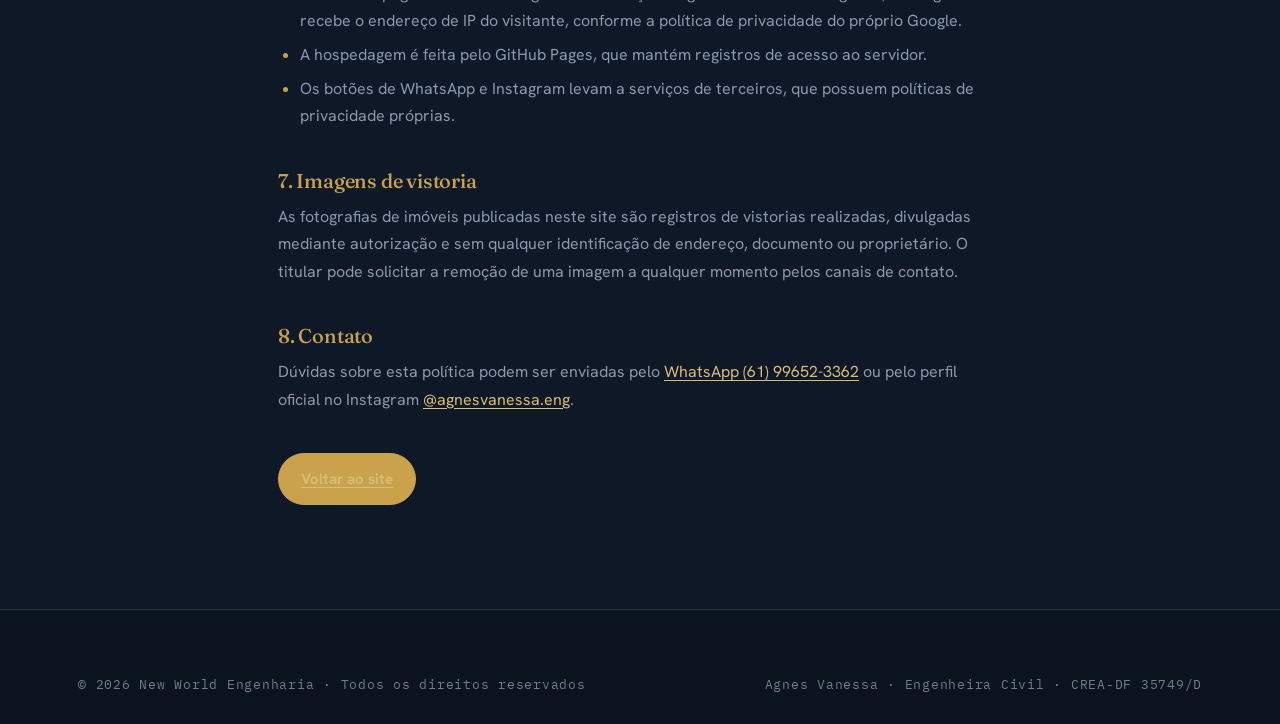
==== commit 98f113b9: "Atualiza o Instagram para o perfil novo da Agnes O perfil passou a ser @agnesvanessa.eng. Alem do li" ====
--- a/privacidade.html
+++ b/privacidade.html
@@ -92,7 +92,7 @@
     <p>Dúvidas sobre esta política podem ser enviadas pelo
     <a href="https://wa.me/5561996523362?text=Ol%C3%A1!%20Tenho%20uma%20d%C3%BAvida%20sobre%20a%20pol%C3%ADtica%20de%20privacidade." target="_blank" rel="noopener">WhatsApp (61) 99652-3362</a>
     ou pelo perfil oficial no Instagram
-    <a href="https://www.instagram.com/newworldengenhariainteligente" target="_blank" rel="noopener">@newworldengenhariainteligente</a>.</p>
+    <a href="https://www.instagram.com/agnesvanessa.eng" target="_blank" rel="noopener">@agnesvanessa.eng</a>.</p>
 
     <a class="btn" href="index.html" style="margin-top:40px">Voltar ao site</a>
   </div>
@@ -102,7 +102,7 @@
   <div class="wrap">
     <div class="foot-bottom" style="border-top:0;margin-top:0;padding-top:0">
       <p>© 2026 New World Engenharia · Todos os direitos reservados</p>
-      <p>Agnes Vanessa · Engenheira Civil · CREA-DF 35749/D</p>
+      <p>Agnes Vanessa · Engenheira Civil · <span class="nowrap">CREA-DF 35749/D</span></p>
     </div>
   </div>
 </footer>
--- a/styles.css
+++ b/styles.css
@@ -490,3 +490,8 @@
   .rev{opacity:1;transform:none}
   html{scroll-behavior:auto}
 }
+
+/* O registro profissional nunca pode quebrar linha no hifen: partido, o
+   "CREA-DF" vira "CREA-" numa linha e "DF" na outra, e parece que o
+   estado ficou de fora. */
+.nowrap{white-space:nowrap}
